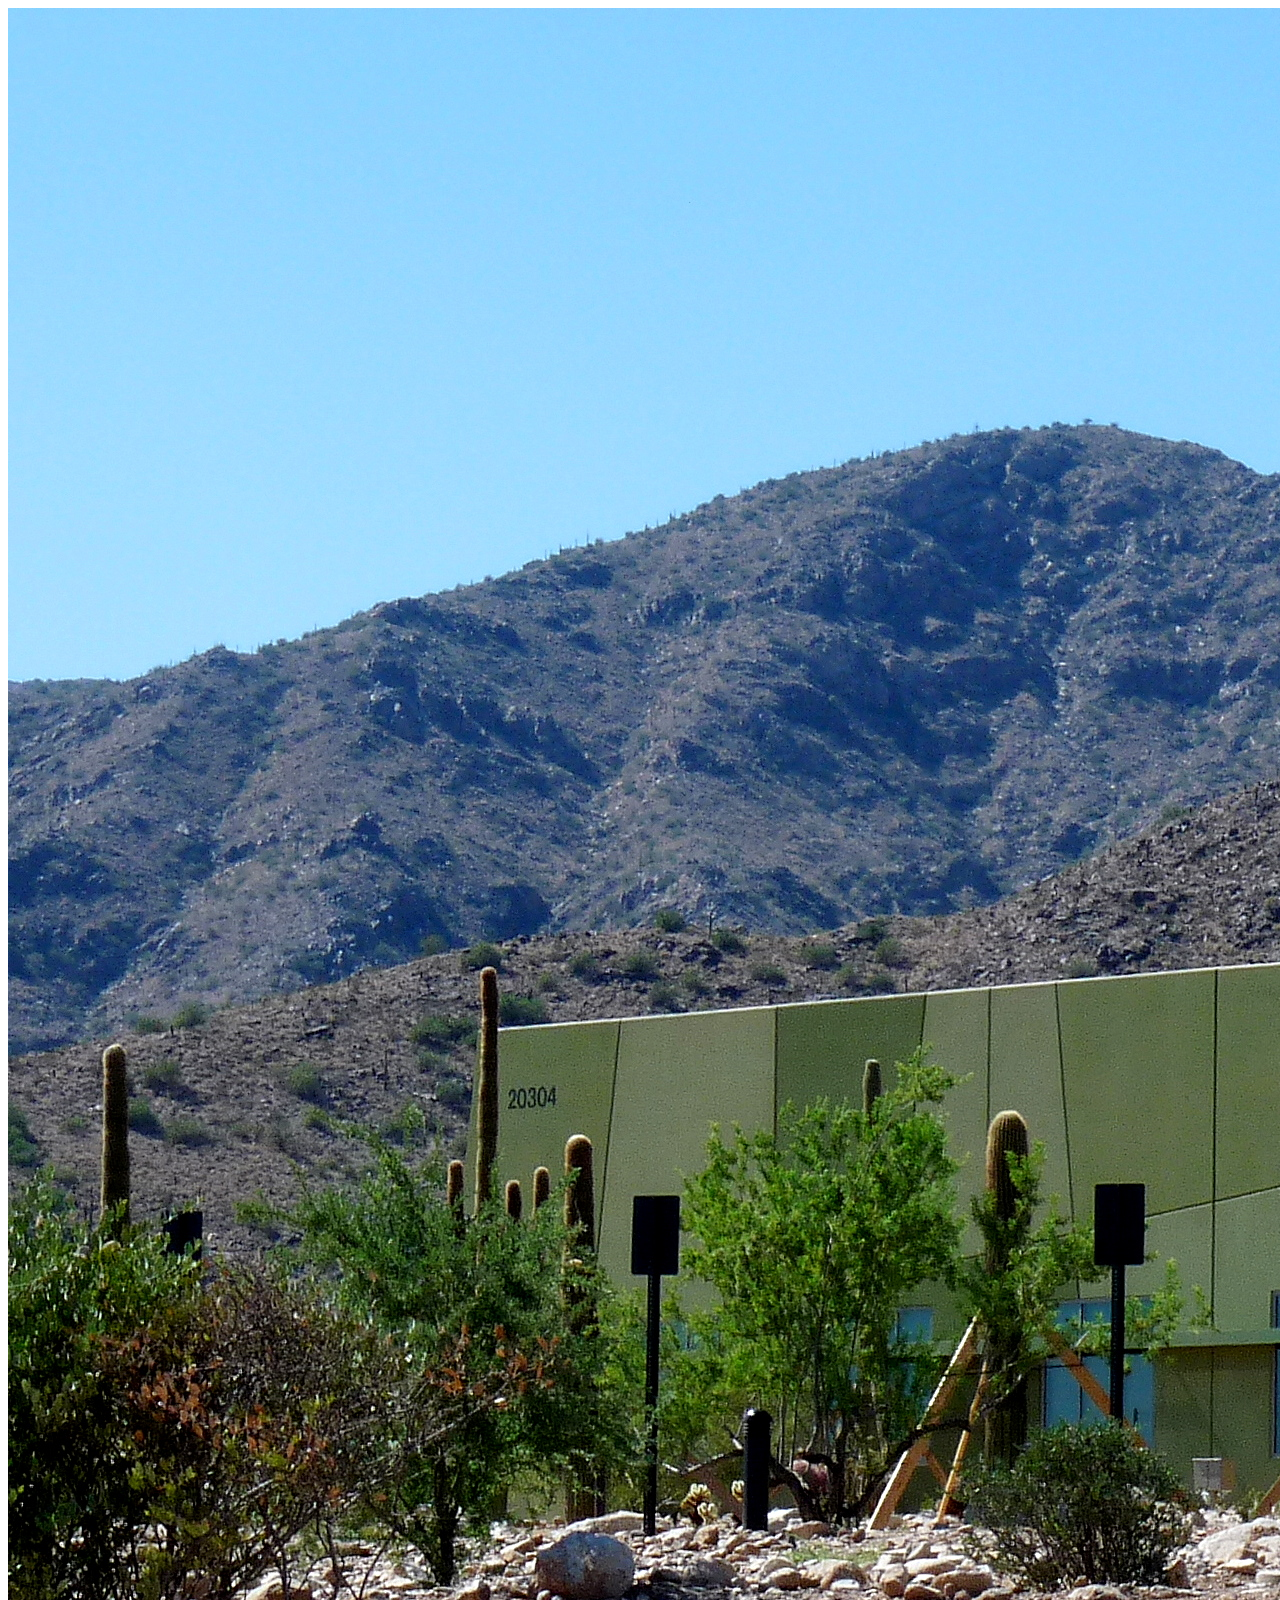
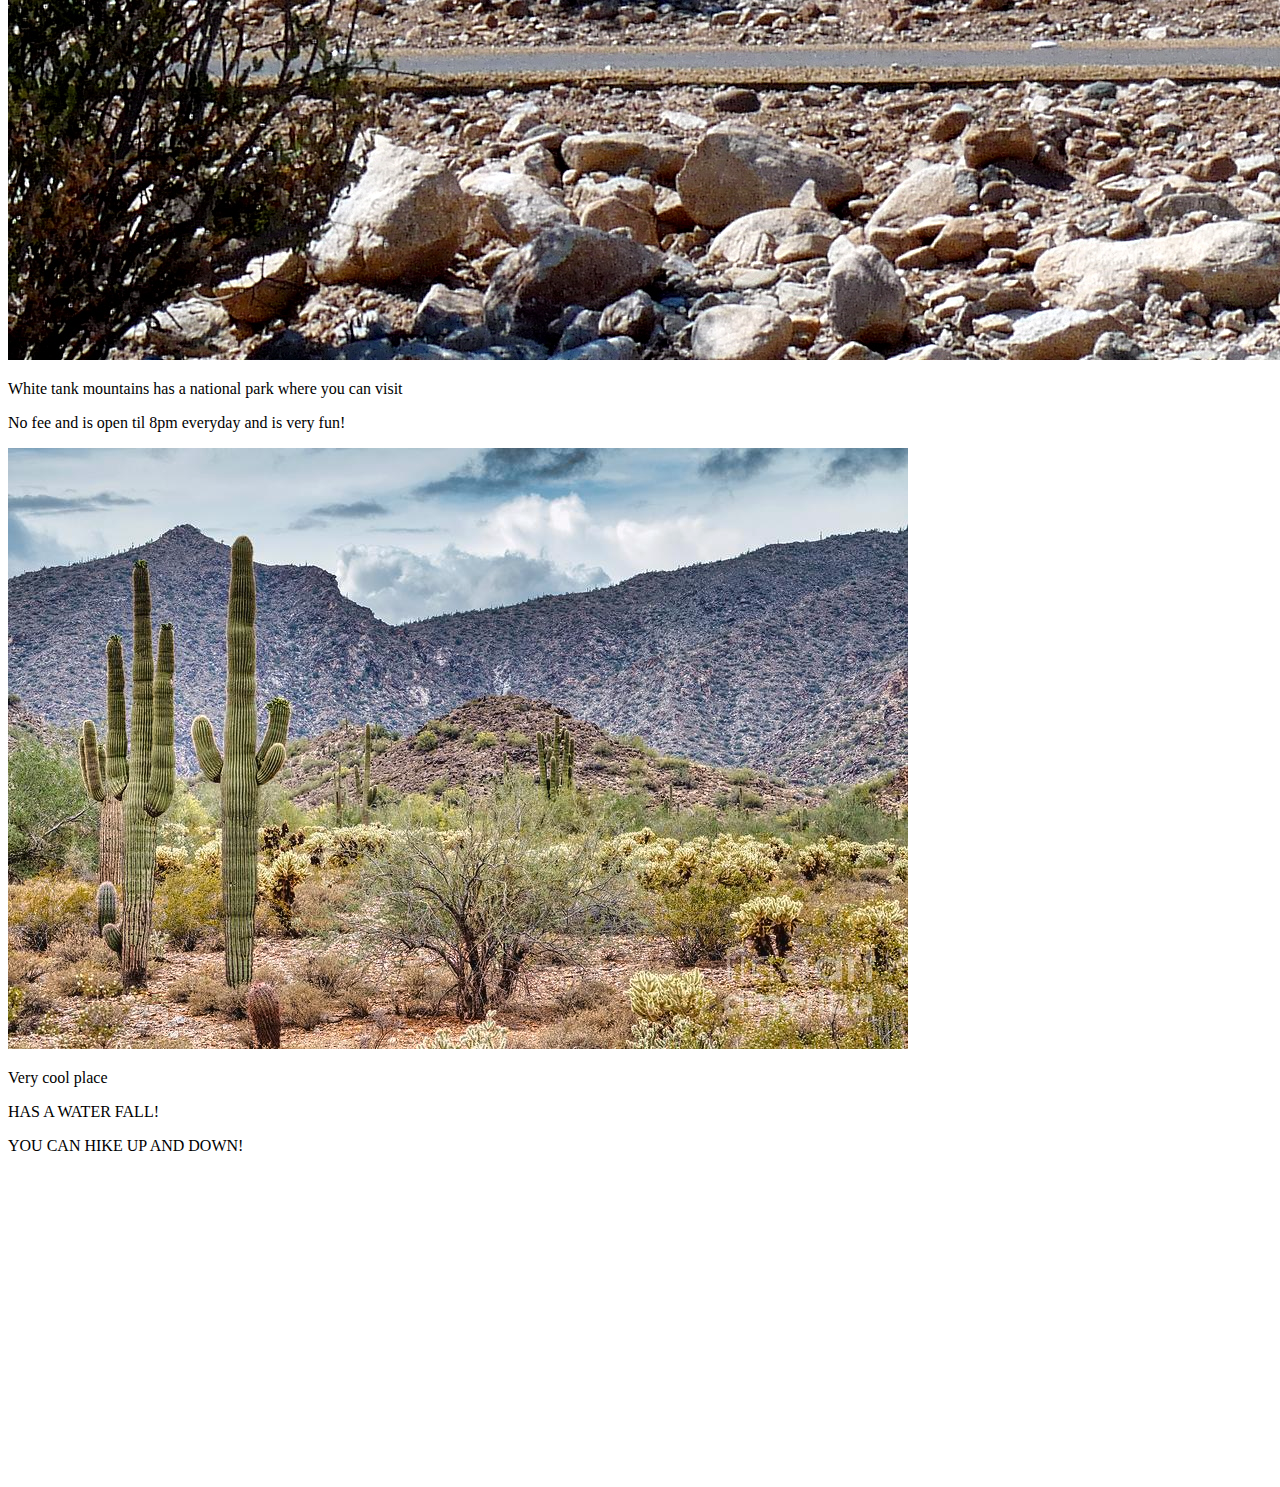
==== index.html @ 738c6d54 "Rename CLASSFLEX1.html to index.html" ====
<!DOCTYPE html>
<html lang="en">
<head>
    <meta charset="UTF-8">
    <meta http-equiv="X-UA-Compatible" content="IE=edge">
    <meta name="viewport" content="width=device-width, initial-scale=1.0">
    <title>CLass-flex-1</title>
    <link rel="stylesheet" href="/remake8-25/CLASSFLEX1.css">
</head>
<body>
    <div class="MAIN">
        <div class="LEFT">
            <div class="BOX1"><img src="./PICTURE1.jpg"></div>
            <div class="BOX2"><p>White tank mountains has a national park where you can visit</p></div>
        </div>
        <div class="MIDDLE1">
            <div class="BOX3"><p>No fee and is open til 8pm everyday and is very fun!</p></div>
            <div class="BOX4"><img src="./PICTURE2.jpg"></div>
        </div>
        <div class="MIDDLE2">
            <div class="BOX5"><p>Very cool place</p></div>
            <div class="BOX6"><p>HAS A WATER FALL!</p></div>
            <div class="BOX7"><p>YOU CAN HIKE UP AND DOWN!</p></div>
        </div>
        <div class="RIGHT">
            <div class="BOX8"><iframe src="https://www.youtube.com/embed/Kg2mqi9YJwY" title="YouTube video player" frameborder="0" allow="accelerometer; autoplay; clipboard-write; encrypted-media; gyroscope; picture-in-picture" allowfullscreen></iframe></div>
            <div class="BOX9"><iframe src="https://www.google.com/maps/embed?pb=!1m18!1m12!1m3!1d3323.106488488179!2d-112.5061226845699!3d33.602541380730685!2m3!1f0!2f0!3f0!3m2!1i1024!2i768!4f13.1!3m3!1m2!1s0x872b4e16868ca2c5%3A0x3b0c86046a20b963!2sWhite%20Tank%20Mountain%20Regional%20Park%20Family%20Campground!5e0!3m2!1sen!2sus!4v1661901452884!5m2!1sen!2sus" style="border:0;" allowfullscreen="" loading="lazy" referrerpolicy="no-referrer-when-downgrade"></iframe></div>
        </div>
    </div>
</body>
</html>
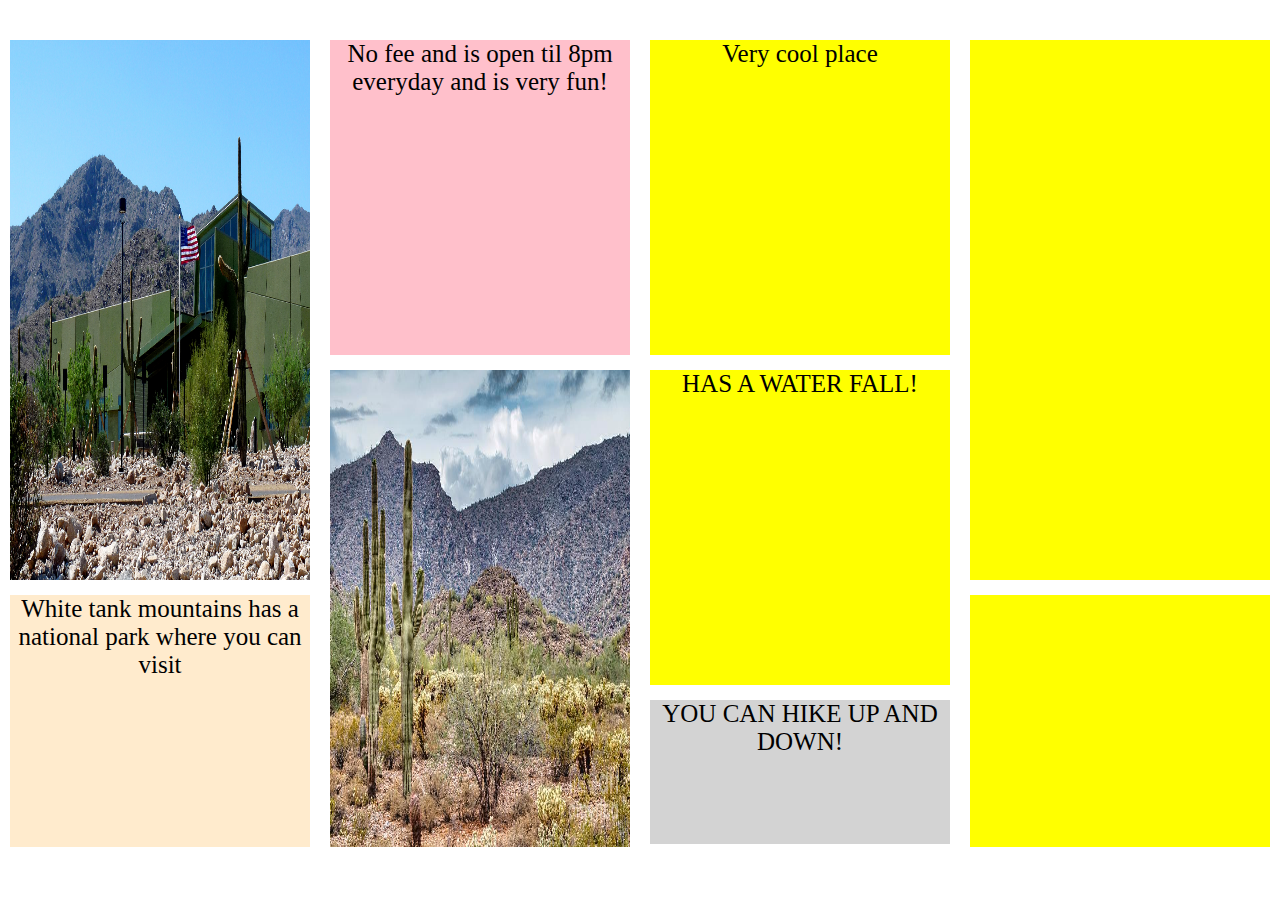
==== commit 16492d51: "Update index.html" ====
--- a/index.html
+++ b/index.html
@@ -5,7 +5,7 @@
     <meta http-equiv="X-UA-Compatible" content="IE=edge">
     <meta name="viewport" content="width=device-width, initial-scale=1.0">
     <title>CLass-flex-1</title>
-    <link rel="stylesheet" href="/remake8-25/CLASSFLEX1.css">
+    <link rel="stylesheet" href="./CLASSFLEX1.css">
 </head>
 <body>
     <div class="MAIN">
--- a/CLASSFLEX1.css
+++ b/CLASSFLEX1.css
@@ -0,0 +1,104 @@
+*{
+    margin: 0px;
+}
+.MAIN{
+    display: flex;
+    justify-content: center;
+    flex-direction: row;
+    width: 100%;
+}
+
+.MIDDLE1,.MIDDLE2,.RIGHT,.LEFT{
+    display: flex;
+    flex-direction: column;
+    width: 25vw;
+    height: 100%;
+    margin-inline:10px;
+    margin-block:40px;
+}
+.BOX1{
+    background-color: black;
+    color: white;
+    font-size: 10px;
+    flex-basis:60vh;
+}
+.BOX8{
+    background-color: yellow;
+    flex-basis:60vh; 
+}
+.BOX9{
+    margin-block: 15px;
+    background-color: yellow;
+    flex-basis:28vh;
+}
+.BOX2{
+    margin-block: 15px;
+    background-color:blanchedalmond;
+    flex-basis:28vh;
+    text-align: center;
+}
+.BOX3{
+    background-color: pink;
+    flex-basis:35vh;
+    text-align: center;
+}
+.BOX4{
+    background-color: lightblue;
+    flex-basis:53vh;
+    margin-block: 15px;
+}
+.BOX5{
+    background-color: yellow;
+    flex-basis:35vh;
+    text-align: center;
+
+}
+.BOX6{
+    background-color: yellow;
+    margin-top: 15px;
+    flex-basis:35vh;
+    text-align: center;
+
+}
+.BOX7{
+    background-color: lightgray;
+    margin-block: 15px;
+    flex-basis:16vh; 
+    text-align: center;
+
+}
+.BOX1 img,.BOX4 img{
+width: 100%;
+height: 100%;
+}
+.BOX2 p,.BOX3 p,.BOX5 p,.BOX6 p,.BOX7 p{
+    color: black;
+    font-size: 25px;
+}
+.BOX9 iframe,.BOX8 iframe{
+    width: 100%;
+    height: 100%;
+}
+@media (max-width: 800px) {
+    .MAIN{
+        display:flex;
+        align-items: center;
+        flex-direction: column;
+        width: 100%;
+    }
+    .BOX4{
+        background-color: lightblue;
+        flex-basis:53vh;
+    }
+.MIDDLE1,.MIDDLE2,.RIGHT,.LEFT{
+    display: flex;
+    flex-direction: column;
+    width: 90vw;
+    height: 100%;
+    margin-block: 10px;
+    margin-inline: 10px;
+}
+.LEFT{
+    margin-top:25px;
+}
+  }